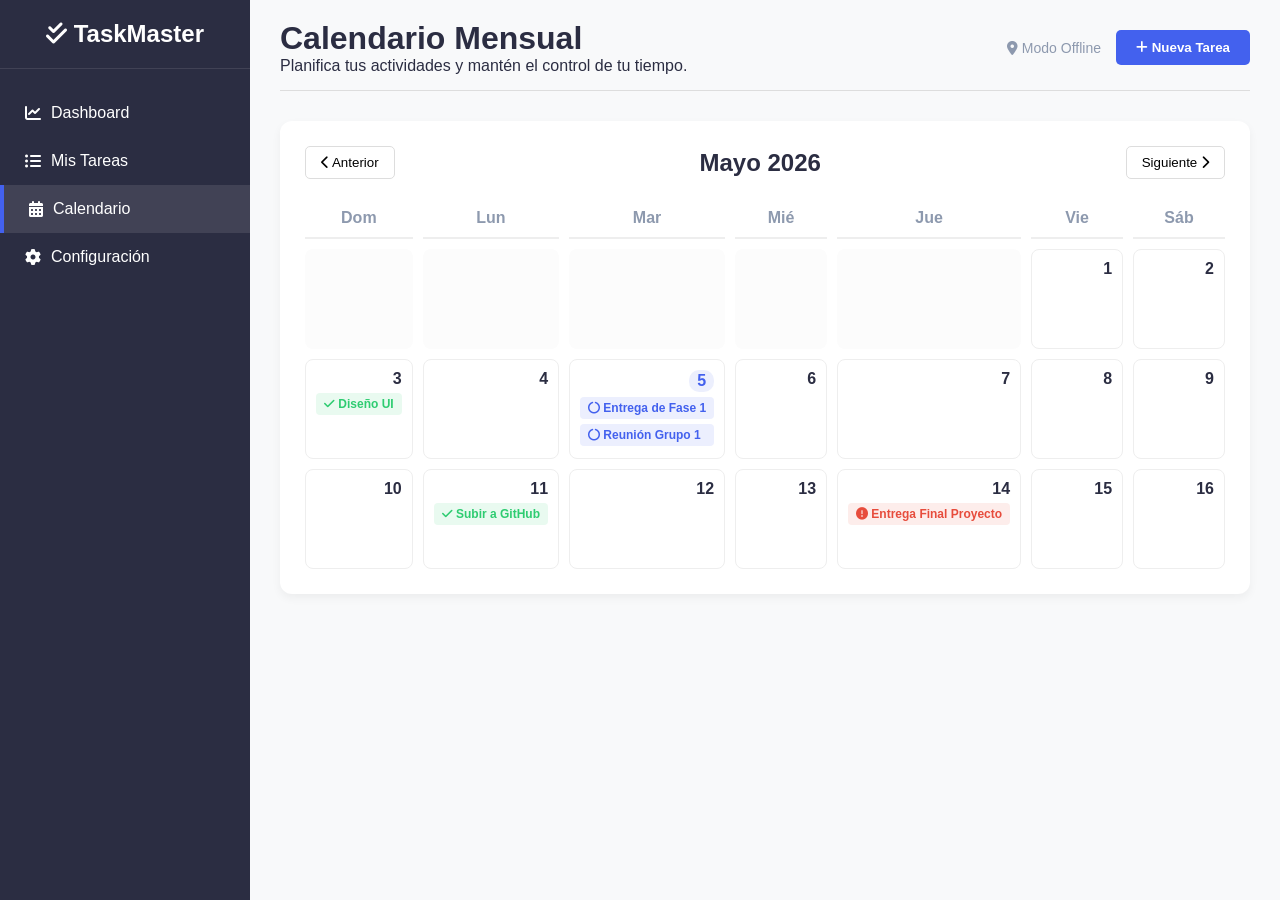
==== calendario.html @ 217d597c "UI: Creacion de la vista de Calendario" ====
<!DOCTYPE html>
<html lang="es">
<head>
    <meta charset="UTF-8">
    <meta name="viewport" content="width=device-width, initial-scale=1.0">
    <title>Gestor de Tareas - Calendario</title>
    <link href="https://cdnjs.cloudflare.com/ajax/libs/font-awesome/6.0.0/css/all.min.css" rel="stylesheet">
    <link href="css/styles.css" rel="stylesheet">
</head>
<body>

    <aside class="sidebar" id="sidebar-container"></aside>

    <main class="main-content">
        <header class="topbar">
            <div>
                <h1>Calendario Mensual</h1>
                <p>Planifica tus actividades y mantén el control de tu tiempo.</p>
            </div>
            <div class="user-info">
                <span id="api-location"><i class="fas fa-map-marker-alt"></i> Obteniendo ubicación...</span>
                <button class="btn-primary" id="btn-open-modal"><i class="fas fa-plus"></i> Nueva Tarea</button>
            </div>
        </header>

        <section class="calendar-container">
            <div class="calendar-header-controls">
                <button><i class="fas fa-chevron-left"></i> Anterior</button>
                <h2>Mayo 2026</h2>
                <button>Siguiente <i class="fas fa-chevron-right"></i></button>
            </div>

            <div class="calendar-grid">
                <div class="calendar-day-name">Dom</div>
                <div class="calendar-day-name">Lun</div>
                <div class="calendar-day-name">Mar</div>
                <div class="calendar-day-name">Mié</div>
                <div class="calendar-day-name">Jue</div>
                <div class="calendar-day-name">Vie</div>
                <div class="calendar-day-name">Sáb</div>

                <div class="calendar-day" style="background-color: #fcfcfc; border-color: transparent;"></div>
                <div class="calendar-day" style="background-color: #fcfcfc; border-color: transparent;"></div>
                <div class="calendar-day" style="background-color: #fcfcfc; border-color: transparent;"></div>
                <div class="calendar-day" style="background-color: #fcfcfc; border-color: transparent;"></div>
                <div class="calendar-day" style="background-color: #fcfcfc; border-color: transparent;"></div>

                <div class="calendar-day"><span class="day-number">1</span></div>
                <div class="calendar-day"><span class="day-number">2</span></div>
                <div class="calendar-day">
                    <span class="day-number">3</span>
                    <div class="cal-task completed"><i class="fas fa-check"></i> Diseño UI</div>
                </div>
                <div class="calendar-day"><span class="day-number">4</span></div>
                <div class="calendar-day">
                    <span class="day-number" style="color: var(--primary-color); background: rgba(67, 97, 238, 0.1); padding: 2px 8px; border-radius: 10px;">5</span>
                    <div class="cal-task"><i class="fas fa-circle-notch"></i> Entrega de Fase 1</div>
                    <div class="cal-task"><i class="fas fa-circle-notch"></i> Reunión Grupo 1</div>
                </div>
                <div class="calendar-day"><span class="day-number">6</span></div>
                <div class="calendar-day"><span class="day-number">7</span></div>
                <div class="calendar-day"><span class="day-number">8</span></div>
                <div class="calendar-day"><span class="day-number">9</span></div>
                <div class="calendar-day"><span class="day-number">10</span></div>
                <div class="calendar-day">
                    <span class="day-number">11</span>
                    <div class="cal-task completed"><i class="fas fa-check"></i> Subir a GitHub</div>
                </div>
                <div class="calendar-day"><span class="day-number">12</span></div>
                <div class="calendar-day"><span class="day-number">13</span></div>
                <div class="calendar-day">
                    <span class="day-number">14</span>
                    <div class="cal-task" style="background-color: rgba(231, 76, 60, 0.1); color: var(--danger);"><i class="fas fa-exclamation-circle"></i> Entrega Final Proyecto</div>
                </div>
                <div class="calendar-day"><span class="day-number">15</span></div>
                <div class="calendar-day"><span class="day-number">16</span></div>
            </div>
        </section>
    </main>

    <div class="modal" id="task-modal">
        <div class="modal-content">
            <h2 id="modal-title" style="margin-bottom: 20px;">Agregar Nueva Tarea</h2>
            <form id="task-form">
                <input type="hidden" id="task-id">
                <div class="form-group"><label>Título</label><input type="text" id="task-title" required></div>
                <div class="form-group"><label>Descripción</label><textarea id="task-desc" rows="3" required></textarea></div>
                <div class="form-group">
                    <label>Estado</label>
                    <select id="task-status"><option value="pending">Pendiente</option><option value="completed">Completada</option></select>
                </div>
                <div class="modal-actions">
                    <button type="button" class="btn-cancel" id="btn-close-modal">Cancelar</button>
                    <button type="submit" class="btn-primary">Guardar</button>
                </div>
            </form>
        </div>
    </div>

    <script src="js/api.js"></script>
    <script src="js/crud.js"></script>
    <script src="js/main.js"></script>
</body>
</html>
---- css/styles.css ----
/* Variables de colores para mantener consistencia UI */
:root {
    --primary-color: #4361ee;
    --sidebar-bg: #2b2d42;
    --bg-color: #f8f9fa;
    --text-dark: #2b2d42;
    --text-light: #8d99ae;
    --success: #2ecc71;
    --warning: #f1c40f;
    --danger: #e74c3c;
    --white: #ffffff;
}

/* Reseteo básico */
* { margin: 0; padding: 0; box-sizing: border-box; font-family: 'Segoe UI', Tahoma, Geneva, Verdana, sans-serif; }
body { background-color: var(--bg-color); color: var(--text-dark); display: flex; height: 100vh; overflow: hidden; }

/* Estilos del Panel Izquierdo (Sidebar) */
.sidebar { width: 250px; background-color: var(--sidebar-bg); color: var(--white); display: flex; flex-direction: column; }
.sidebar-header { padding: 20px; text-align: center; border-bottom: 1px solid rgba(255,255,255,0.1); }
.sidebar-menu { list-style: none; padding: 20px 0; flex: 1; }
.sidebar-menu li { padding: 15px 25px; transition: 0.3s; cursor: pointer; }
.sidebar-menu li:hover, .sidebar-menu li.active { background-color: rgba(255,255,255,0.1); border-left: 4px solid var(--primary-color); }
.sidebar-menu li a { color: var(--white); text-decoration: none; display: flex; align-items: center; gap: 10px; font-size: 16px; }

/* Contenedor Principal */
.main-content { flex: 1; display: flex; flex-direction: column; overflow-y: auto; padding: 20px 30px; }

/* Header Superior */
.topbar { display: flex; justify-content: space-between; align-items: center; margin-bottom: 30px; padding-bottom: 15px; border-bottom: 1px solid #ddd; }
.user-info { display: flex; align-items: center; gap: 15px; font-size: 14px; color: var(--text-light); }
.btn-primary { background-color: var(--primary-color); color: var(--white); border: none; padding: 10px 20px; border-radius: 5px; cursor: pointer; font-weight: bold; transition: 0.3s; }
.btn-primary:hover { background-color: #3f37c9; }

/* Dashboard Metrics */
.dashboard-cards { display: grid; grid-template-columns: repeat(auto-fit, minmax(200px, 1fr)); gap: 20px; margin-bottom: 30px; }
.card { background-color: var(--white); padding: 20px; border-radius: 10px; box-shadow: 0 4px 6px rgba(0,0,0,0.05); display: flex; justify-content: space-between; align-items: center; }
.card-info h3 { font-size: 14px; color: var(--text-light); margin-bottom: 5px; }
.card-info .number { font-size: 24px; font-weight: bold; color: var(--text-dark); }
.card i { font-size: 2rem; color: var(--primary-color); opacity: 0.8; }

/* Sección del CRUD */
.crud-container { background-color: var(--white); padding: 20px; border-radius: 10px; box-shadow: 0 4px 6px rgba(0,0,0,0.05); }
.crud-header { display: flex; justify-content: space-between; align-items: center; margin-bottom: 20px; }
.crud-controls { display: flex; gap: 10px; }
.crud-controls input, .crud-controls select { padding: 8px 12px; border: 1px solid #ddd; border-radius: 5px; outline: none; }

table { width: 100%; border-collapse: collapse; }
th, td { text-align: left; padding: 12px 15px; border-bottom: 1px solid #ddd; }
th { background-color: #f1f3f5; font-weight: 600; }
.status-badge { padding: 5px 10px; border-radius: 15px; font-size: 12px; font-weight: bold; }
.status-pending { background-color: rgba(241, 196, 15, 0.2); color: #d4ac0d; }
.status-completed { background-color: rgba(46, 204, 113, 0.2); color: #27ae60; }

.action-btns button { background: none; border: none; cursor: pointer; font-size: 16px; margin-right: 10px; transition: 0.2s; }
.btn-edit { color: var(--primary-color); }
.btn-delete { color: var(--danger); }

/* Modal Formularios */
.modal { display: none; position: fixed; top: 0; left: 0; width: 100%; height: 100%; background-color: rgba(0,0,0,0.5); align-items: center; justify-content: center; z-index: 1000; }
.modal-content { background-color: var(--white); padding: 30px; border-radius: 10px; width: 400px; box-shadow: 0 5px 15px rgba(0,0,0,0.3); }
.form-group { margin-bottom: 15px; }
.form-group label { display: block; margin-bottom: 5px; font-weight: bold; }
.form-group input, .form-group textarea, .form-group select { width: 100%; padding: 10px; border: 1px solid #ddd; border-radius: 5px; outline: none; }
.modal-actions { display: flex; justify-content: flex-end; gap: 10px; margin-top: 20px; }
.btn-cancel { background-color: #95a5a6; color: white; border: none; padding: 10px 15px; border-radius: 5px; cursor: pointer; }

/* =========================================
   ESTILOS NUEVOS PARA EL INICIO (DASHBOARD)
   ========================================= */

.welcome-hero {
    background: linear-gradient(135deg, var(--primary-color), #637eff);
    color: white;
    padding: 40px;
    border-radius: 15px;
    margin-bottom: 30px;
    box-shadow: 0 10px 20px rgba(67, 97, 238, 0.2);
}
.welcome-hero h1 { margin-bottom: 10px; font-size: 2rem; }
.welcome-hero p { opacity: 0.9; font-size: 1.1rem; }

.features-section {
    display: grid;
    grid-template-columns: repeat(auto-fit, minmax(250px, 1fr));
    gap: 20px;
    margin-bottom: 40px;
}
.feature-item {
    background: white;
    padding: 20px;
    border-radius: 12px;
    border-left: 4px solid var(--primary-color);
    transition: transform 0.3s ease;
}
.feature-item i {
    font-size: 1.5rem;
    color: var(--primary-color);
    margin-bottom: 15px;
    display: block;
}

.quick-access-grid {
    display: grid;
    grid-template-columns: repeat(auto-fit, minmax(200px, 1fr));
    gap: 20px;
    margin-top: 20px;
    margin-bottom: 40px;
}
.action-card {
    background: white;
    padding: 30px;
    text-align: center;
    border-radius: 15px;
    text-decoration: none;
    color: var(--text-dark);
    border: 1px solid #ddd;
    transition: all 0.3s ease;
    display: flex;
    flex-direction: column;
    align-items: center;
    gap: 10px;
}
.action-card:hover {
    transform: translateY(-10px);
    box-shadow: 0 15px 30px rgba(0,0,0,0.1);
    border-color: var(--primary-color);
}
.action-card i {
    font-size: 2.5rem;
    color: var(--primary-color);
}
.action-card span {
    font-weight: bold;
    font-size: 1.1rem;
}
.action-card small {
    color: var(--text-light);
}

.section-title {
    margin: 30px 0 20px 0;
    font-size: 1.4rem;
    color: var(--text-dark);
    display: flex;
    align-items: center;
    gap: 10px;
}

/* =========================================
   ESTILOS PARA EL CALENDARIO
   ========================================= */
.calendar-container {
    background-color: var(--white);
    padding: 25px;
    border-radius: 12px;
    box-shadow: 0 4px 10px rgba(0,0,0,0.05);
}

.calendar-header-controls {
    display: flex;
    justify-content: space-between;
    align-items: center;
    margin-bottom: 20px;
}

.calendar-header-controls h2 {
    color: var(--text-dark);
}

.calendar-header-controls button {
    background: none;
    border: 1px solid #ddd;
    padding: 8px 15px;
    border-radius: 5px;
    cursor: pointer;
    transition: 0.3s;
}

.calendar-header-controls button:hover {
    background-color: var(--primary-color);
    color: white;
    border-color: var(--primary-color);
}

.calendar-grid {
    display: grid;
    grid-template-columns: repeat(7, 1fr);
    gap: 10px;
}

.calendar-day-name {
    text-align: center;
    font-weight: bold;
    color: var(--text-light);
    padding: 10px 0;
    border-bottom: 2px solid #eee;
}

.calendar-day {
    border: 1px solid #eee;
    border-radius: 8px;
    min-height: 100px;
    padding: 10px;
    transition: all 0.2s ease;
    display: flex;
    flex-direction: column;
    gap: 5px;
}

.calendar-day:hover {
    border-color: var(--primary-color);
    box-shadow: 0 4px 8px rgba(67, 97, 238, 0.1);
}

.day-number {
    font-weight: bold;
    color: var(--text-dark);
    align-self: flex-end;
}

/* Tareas de ejemplo en el calendario */
.cal-task {
    background-color: rgba(67, 97, 238, 0.1);
    color: var(--primary-color);
    font-size: 0.75rem;
    padding: 4px 8px;
    border-radius: 4px;
    font-weight: bold;
    white-space: nowrap;
    overflow: hidden;
    text-overflow: ellipsis;
    cursor: pointer;
}

.cal-task.completed {
    background-color: rgba(46, 204, 113, 0.1);
    color: var(--success);
}
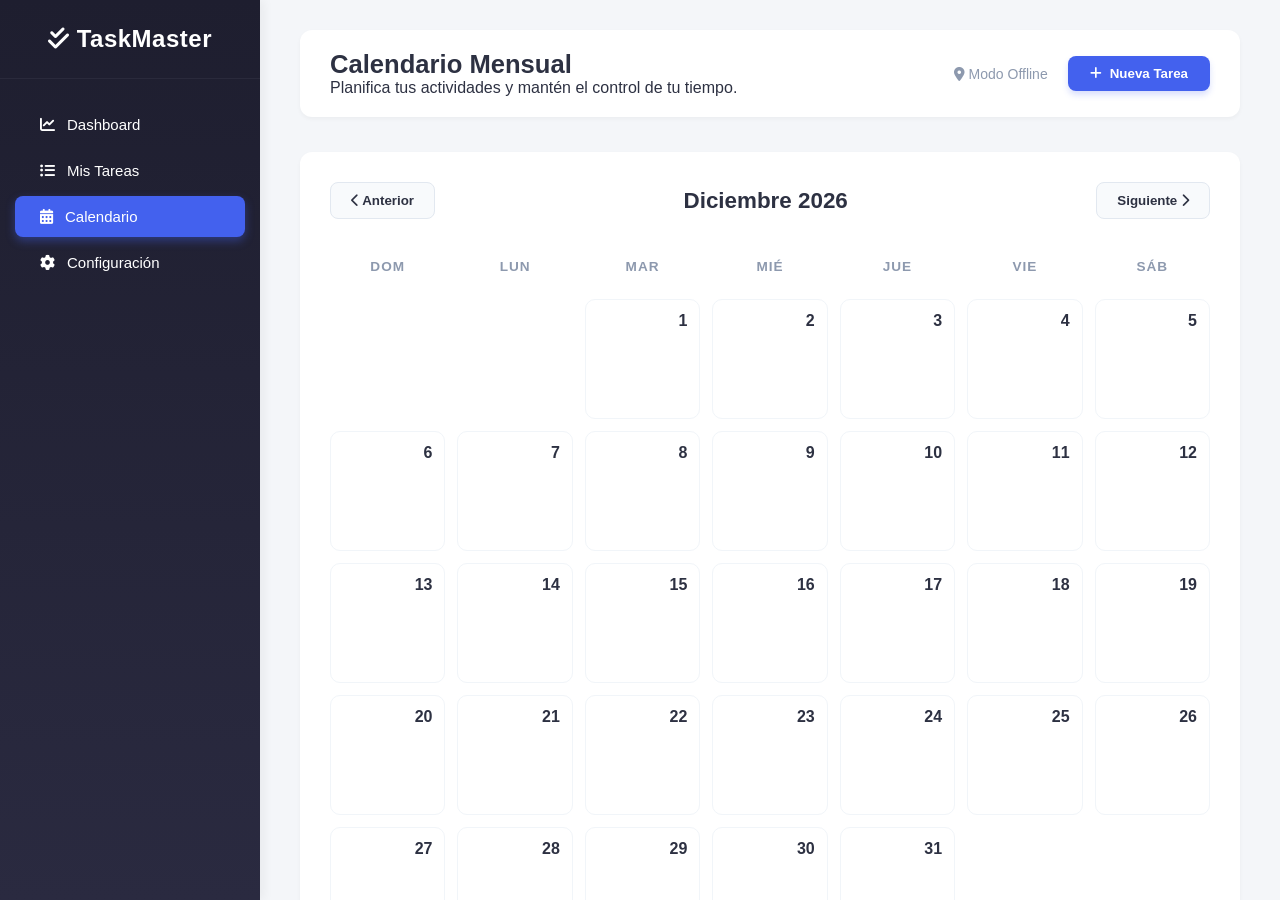
==== commit 48dbcdda: "UI: Creacion de la vista de Calendario" ====
--- a/calendario.html
+++ b/calendario.html
@@ -25,12 +25,12 @@
 
         <section class="calendar-container">
             <div class="calendar-header-controls">
-                <button><i class="fas fa-chevron-left"></i> Anterior</button>
-                <h2>Mayo 2026</h2>
-                <button>Siguiente <i class="fas fa-chevron-right"></i></button>
+                <button id="prev-month"><i class="fas fa-chevron-left"></i> Anterior</button>
+                <h2 id="calendar-month-year">Cargando...</h2>
+                <button id="next-month">Siguiente <i class="fas fa-chevron-right"></i></button>
             </div>
 
-            <div class="calendar-grid">
+            <div class="calendar-grid" style="margin-bottom: 10px;">
                 <div class="calendar-day-name">Dom</div>
                 <div class="calendar-day-name">Lun</div>
                 <div class="calendar-day-name">Mar</div>
@@ -38,42 +38,9 @@
                 <div class="calendar-day-name">Jue</div>
                 <div class="calendar-day-name">Vie</div>
                 <div class="calendar-day-name">Sáb</div>
+            </div>
 
-                <div class="calendar-day" style="background-color: #fcfcfc; border-color: transparent;"></div>
-                <div class="calendar-day" style="background-color: #fcfcfc; border-color: transparent;"></div>
-                <div class="calendar-day" style="background-color: #fcfcfc; border-color: transparent;"></div>
-                <div class="calendar-day" style="background-color: #fcfcfc; border-color: transparent;"></div>
-                <div class="calendar-day" style="background-color: #fcfcfc; border-color: transparent;"></div>
-
-                <div class="calendar-day"><span class="day-number">1</span></div>
-                <div class="calendar-day"><span class="day-number">2</span></div>
-                <div class="calendar-day">
-                    <span class="day-number">3</span>
-                    <div class="cal-task completed"><i class="fas fa-check"></i> Diseño UI</div>
-                </div>
-                <div class="calendar-day"><span class="day-number">4</span></div>
-                <div class="calendar-day">
-                    <span class="day-number" style="color: var(--primary-color); background: rgba(67, 97, 238, 0.1); padding: 2px 8px; border-radius: 10px;">5</span>
-                    <div class="cal-task"><i class="fas fa-circle-notch"></i> Entrega de Fase 1</div>
-                    <div class="cal-task"><i class="fas fa-circle-notch"></i> Reunión Grupo 1</div>
-                </div>
-                <div class="calendar-day"><span class="day-number">6</span></div>
-                <div class="calendar-day"><span class="day-number">7</span></div>
-                <div class="calendar-day"><span class="day-number">8</span></div>
-                <div class="calendar-day"><span class="day-number">9</span></div>
-                <div class="calendar-day"><span class="day-number">10</span></div>
-                <div class="calendar-day">
-                    <span class="day-number">11</span>
-                    <div class="cal-task completed"><i class="fas fa-check"></i> Subir a GitHub</div>
-                </div>
-                <div class="calendar-day"><span class="day-number">12</span></div>
-                <div class="calendar-day"><span class="day-number">13</span></div>
-                <div class="calendar-day">
-                    <span class="day-number">14</span>
-                    <div class="cal-task" style="background-color: rgba(231, 76, 60, 0.1); color: var(--danger);"><i class="fas fa-exclamation-circle"></i> Entrega Final Proyecto</div>
-                </div>
-                <div class="calendar-day"><span class="day-number">15</span></div>
-                <div class="calendar-day"><span class="day-number">16</span></div>
+            <div class="calendar-grid" id="calendar-days">
             </div>
         </section>
     </main>
@@ -85,6 +52,7 @@
                 <input type="hidden" id="task-id">
                 <div class="form-group"><label>Título</label><input type="text" id="task-title" required></div>
                 <div class="form-group"><label>Descripción</label><textarea id="task-desc" rows="3" required></textarea></div>
+                <div class="form-group"><label>Fecha</label><input type="date" id="task-date" required></div>
                 <div class="form-group">
                     <label>Estado</label>
                     <select id="task-status"><option value="pending">Pendiente</option><option value="completed">Completada</option></select>
--- a/css/styles.css
+++ b/css/styles.css
@@ -1,239 +1,469 @@
-/* Variables de colores para mantener consistencia UI */
+/* =========================================
+   VARIABLES DE DISEÑO (TEMA MODERNO)
+   ========================================= */
 :root {
     --primary-color: #4361ee;
-    --sidebar-bg: #2b2d42;
-    --bg-color: #f8f9fa;
-    --text-dark: #2b2d42;
+    --primary-hover: #3a53d0;
+    --sidebar-bg: #1e1e2f; /* Un tono oscuro más elegante */
+    --bg-color: #f4f6f9; /* Fondo general más suave */
+    --text-dark: #2d3142;
     --text-light: #8d99ae;
-    --success: #2ecc71;
-    --warning: #f1c40f;
-    --danger: #e74c3c;
+    --success: #10b981; /* Verde más moderno (Tailwind) */
+    --warning: #f59e0b; /* Amarillo/naranja más legible */
+    --danger: #ef4444; /* Rojo vibrante */
     --white: #ffffff;
-}
-
-/* Reseteo básico */
-* { margin: 0; padding: 0; box-sizing: border-box; font-family: 'Segoe UI', Tahoma, Geneva, Verdana, sans-serif; }
-body { background-color: var(--bg-color); color: var(--text-dark); display: flex; height: 100vh; overflow: hidden; }
-
-/* Estilos del Panel Izquierdo (Sidebar) */
-.sidebar { width: 250px; background-color: var(--sidebar-bg); color: var(--white); display: flex; flex-direction: column; }
-.sidebar-header { padding: 20px; text-align: center; border-bottom: 1px solid rgba(255,255,255,0.1); }
-.sidebar-menu { list-style: none; padding: 20px 0; flex: 1; }
-.sidebar-menu li { padding: 15px 25px; transition: 0.3s; cursor: pointer; }
-.sidebar-menu li:hover, .sidebar-menu li.active { background-color: rgba(255,255,255,0.1); border-left: 4px solid var(--primary-color); }
-.sidebar-menu li a { color: var(--white); text-decoration: none; display: flex; align-items: center; gap: 10px; font-size: 16px; }
-
-/* Contenedor Principal */
-.main-content { flex: 1; display: flex; flex-direction: column; overflow-y: auto; padding: 20px 30px; }
-
-/* Header Superior */
-.topbar { display: flex; justify-content: space-between; align-items: center; margin-bottom: 30px; padding-bottom: 15px; border-bottom: 1px solid #ddd; }
-.user-info { display: flex; align-items: center; gap: 15px; font-size: 14px; color: var(--text-light); }
-.btn-primary { background-color: var(--primary-color); color: var(--white); border: none; padding: 10px 20px; border-radius: 5px; cursor: pointer; font-weight: bold; transition: 0.3s; }
-.btn-primary:hover { background-color: #3f37c9; }
-
-/* Dashboard Metrics */
-.dashboard-cards { display: grid; grid-template-columns: repeat(auto-fit, minmax(200px, 1fr)); gap: 20px; margin-bottom: 30px; }
-.card { background-color: var(--white); padding: 20px; border-radius: 10px; box-shadow: 0 4px 6px rgba(0,0,0,0.05); display: flex; justify-content: space-between; align-items: center; }
-.card-info h3 { font-size: 14px; color: var(--text-light); margin-bottom: 5px; }
-.card-info .number { font-size: 24px; font-weight: bold; color: var(--text-dark); }
-.card i { font-size: 2rem; color: var(--primary-color); opacity: 0.8; }
-
-/* Sección del CRUD */
-.crud-container { background-color: var(--white); padding: 20px; border-radius: 10px; box-shadow: 0 4px 6px rgba(0,0,0,0.05); }
-.crud-header { display: flex; justify-content: space-between; align-items: center; margin-bottom: 20px; }
-.crud-controls { display: flex; gap: 10px; }
-.crud-controls input, .crud-controls select { padding: 8px 12px; border: 1px solid #ddd; border-radius: 5px; outline: none; }
-
-table { width: 100%; border-collapse: collapse; }
-th, td { text-align: left; padding: 12px 15px; border-bottom: 1px solid #ddd; }
-th { background-color: #f1f3f5; font-weight: 600; }
-.status-badge { padding: 5px 10px; border-radius: 15px; font-size: 12px; font-weight: bold; }
-.status-pending { background-color: rgba(241, 196, 15, 0.2); color: #d4ac0d; }
-.status-completed { background-color: rgba(46, 204, 113, 0.2); color: #27ae60; }
-
-.action-btns button { background: none; border: none; cursor: pointer; font-size: 16px; margin-right: 10px; transition: 0.2s; }
+    --border-radius: 12px; /* Curvas más amigables */
+    --shadow-sm: 0 2px 4px rgba(0,0,0,0.04);
+    --shadow-md: 0 8px 16px rgba(0,0,0,0.06);
+    --shadow-hover: 0 12px 24px rgba(67, 97, 238, 0.15);
+}
+
+/* =========================================
+   RESETEO Y BASE
+   ========================================= */
+* { 
+    margin: 0; 
+    padding: 0; 
+    box-sizing: border-box; 
+    font-family: 'Inter', 'Segoe UI', Tahoma, Geneva, Verdana, sans-serif; 
+}
+body { 
+    background-color: var(--bg-color); 
+    color: var(--text-dark); 
+    display: flex; 
+    height: 100vh; 
+    overflow: hidden; 
+}
+
+/* =========================================
+   PANEL LATERAL (SIDEBAR)
+   ========================================= */
+.sidebar { 
+    width: 260px; 
+    background: linear-gradient(180deg, var(--sidebar-bg) 0%, #2a2a40 100%);
+    color: var(--white); 
+    display: flex; 
+    flex-direction: column; 
+    box-shadow: 4px 0 10px rgba(0,0,0,0.05);
+    z-index: 10;
+}
+.sidebar-header { 
+    padding: 25px 20px; 
+    text-align: center; 
+    border-bottom: 1px solid rgba(255,255,255,0.05); 
+}
+.sidebar-header h2 {
+    font-size: 1.5rem;
+    letter-spacing: 0.5px;
+}
+.sidebar-menu { 
+    list-style: none; 
+    padding: 20px 0; 
+    flex: 1; 
+}
+.sidebar-menu li { 
+    padding: 12px 25px; 
+    margin: 5px 15px;
+    border-radius: 8px;
+    transition: all 0.3s ease; 
+    cursor: pointer; 
+}
+.sidebar-menu li:hover { 
+    background-color: rgba(255,255,255,0.08); 
+    transform: translateX(5px);
+}
+.sidebar-menu li.active { 
+    background-color: var(--primary-color); 
+    box-shadow: 0 4px 10px rgba(67, 97, 238, 0.4);
+}
+.sidebar-menu li a { 
+    color: var(--white); 
+    text-decoration: none; 
+    display: flex; 
+    align-items: center; 
+    gap: 12px; 
+    font-size: 15px; 
+    font-weight: 500;
+}
+
+/* =========================================
+   CONTENEDOR PRINCIPAL Y HEADER
+   ========================================= */
+.main-content { 
+    flex: 1; 
+    display: flex; 
+    flex-direction: column; 
+    overflow-y: auto; 
+    padding: 30px 40px; 
+    scroll-behavior: smooth;
+}
+
+.topbar { 
+    display: flex; 
+    justify-content: space-between; 
+    align-items: center; 
+    margin-bottom: 35px; 
+    background: var(--white);
+    padding: 20px 30px;
+    border-radius: var(--border-radius);
+    box-shadow: var(--shadow-sm);
+}
+.topbar h1 { font-size: 1.6rem; color: var(--text-dark); }
+.user-info { display: flex; align-items: center; gap: 20px; font-size: 14px; color: var(--text-light); }
+
+/* Botones Globales */
+.btn-primary { 
+    background-color: var(--primary-color); 
+    color: var(--white); 
+    border: none; 
+    padding: 10px 22px; 
+    border-radius: 8px; 
+    cursor: pointer; 
+    font-weight: 600; 
+    display: flex;
+    align-items: center;
+    gap: 8px;
+    transition: all 0.3s ease; 
+    box-shadow: 0 4px 6px rgba(67, 97, 238, 0.2);
+}
+.btn-primary:hover { 
+    background-color: var(--primary-hover); 
+    transform: translateY(-2px);
+    box-shadow: 0 6px 12px rgba(67, 97, 238, 0.3);
+}
+
+/* =========================================
+   DASHBOARD - HERO Y TARJETAS
+   ========================================= */
+.welcome-hero {
+    background: linear-gradient(135deg, #4361ee 0%, #3f37c9 100%);
+    color: white;
+    padding: 40px;
+    border-radius: var(--border-radius);
+    margin-bottom: 35px;
+    box-shadow: var(--shadow-md);
+    position: relative;
+    overflow: hidden;
+}
+/* Efecto decorativo en el Hero */
+.welcome-hero::after {
+    content: '';
+    position: absolute;
+    top: -50%;
+    right: -10%;
+    width: 300px;
+    height: 300px;
+    background: rgba(255,255,255,0.1);
+    border-radius: 50%;
+}
+.welcome-hero h1 { margin-bottom: 10px; font-size: 2.2rem; font-weight: 700; position: relative; z-index: 1;}
+.welcome-hero p { opacity: 0.9; font-size: 1.1rem; max-width: 700px; position: relative; z-index: 1;}
+
+.dashboard-cards { 
+    display: grid; 
+    grid-template-columns: repeat(auto-fit, minmax(280px, 1fr)); 
+    gap: 25px; 
+    margin-bottom: 40px; 
+}
+.card { 
+    background-color: var(--white); 
+    padding: 25px; 
+    border-radius: var(--border-radius); 
+    box-shadow: var(--shadow-sm); 
+    display: flex; 
+    justify-content: space-between; 
+    align-items: center; 
+    transition: all 0.3s ease;
+    border: 1px solid rgba(0,0,0,0.02);
+}
+.card:hover {
+    transform: translateY(-5px);
+    box-shadow: var(--shadow-hover);
+}
+.card-info h3 { font-size: 14px; color: var(--text-light); margin-bottom: 8px; text-transform: uppercase; letter-spacing: 0.5px;}
+.card-info .number { font-size: 32px; font-weight: 800; color: var(--text-dark); }
+.card i { font-size: 2.5rem; color: var(--primary-color); opacity: 0.2; }
+
+/* =========================================
+   SECCIÓN CRUD Y TABLAS (MIS TAREAS)
+   ========================================= */
+.crud-container { 
+    background-color: var(--white); 
+    padding: 30px; 
+    border-radius: var(--border-radius); 
+    box-shadow: var(--shadow-sm); 
+    margin-bottom: 40px;
+}
+.crud-header { 
+    display: flex; 
+    justify-content: space-between; 
+    align-items: center; 
+    margin-bottom: 25px; 
+    flex-wrap: wrap;
+    gap: 15px;
+}
+.crud-controls { display: flex; gap: 15px; flex-wrap: wrap;}
+.crud-controls input, .crud-controls select { 
+    padding: 10px 15px; 
+    border: 1px solid #e2e8f0; 
+    border-radius: 8px; 
+    outline: none; 
+    font-size: 14px;
+    transition: all 0.3s ease;
+    background-color: #f8fafc;
+}
+.crud-controls input:focus, .crud-controls select:focus {
+    border-color: var(--primary-color);
+    box-shadow: 0 0 0 3px rgba(67, 97, 238, 0.1);
+    background-color: var(--white);
+}
+
+/* Estilos de Tabla Mejorados */
+.table-responsive {
+    width: 100%;
+    overflow-x: auto; /* Permite scroll horizontal en pantallas pequeñas */
+}
+table { 
+    width: 100%; 
+    border-collapse: separate; 
+    border-spacing: 0;
+}
+th, td { 
+    text-align: left; 
+    padding: 16px 20px; 
+    border-bottom: 1px solid #f1f5f9; 
+}
+th { 
+    background-color: #f8fafc; 
+    font-weight: 600; 
+    color: var(--text-light);
+    font-size: 13px;
+    text-transform: uppercase;
+    letter-spacing: 0.5px;
+}
+/* Redondear esquinas del encabezado de la tabla */
+th:first-child { border-top-left-radius: 8px; border-bottom-left-radius: 8px; }
+th:last-child { border-top-right-radius: 8px; border-bottom-right-radius: 8px; }
+
+tbody tr { transition: background-color 0.2s ease; }
+tbody tr:hover { background-color: #f8fafc; }
+
+.status-badge { 
+    padding: 6px 12px; 
+    border-radius: 20px; 
+    font-size: 12px; 
+    font-weight: 600; 
+    display: inline-block;
+}
+.status-pending { background-color: rgba(245, 158, 11, 0.15); color: #d97706; }
+.status-completed { background-color: rgba(16, 185, 129, 0.15); color: #059669; }
+
+.action-btns button { 
+    background: #f1f5f9; 
+    border: none; 
+    cursor: pointer; 
+    font-size: 15px; 
+    margin-right: 8px; 
+    width: 32px;
+    height: 32px;
+    border-radius: 6px;
+    transition: all 0.2s ease; 
+}
 .btn-edit { color: var(--primary-color); }
 .btn-delete { color: var(--danger); }
-
-/* Modal Formularios */
-.modal { display: none; position: fixed; top: 0; left: 0; width: 100%; height: 100%; background-color: rgba(0,0,0,0.5); align-items: center; justify-content: center; z-index: 1000; }
-.modal-content { background-color: var(--white); padding: 30px; border-radius: 10px; width: 400px; box-shadow: 0 5px 15px rgba(0,0,0,0.3); }
-.form-group { margin-bottom: 15px; }
-.form-group label { display: block; margin-bottom: 5px; font-weight: bold; }
-.form-group input, .form-group textarea, .form-group select { width: 100%; padding: 10px; border: 1px solid #ddd; border-radius: 5px; outline: none; }
-.modal-actions { display: flex; justify-content: flex-end; gap: 10px; margin-top: 20px; }
-.btn-cancel { background-color: #95a5a6; color: white; border: none; padding: 10px 15px; border-radius: 5px; cursor: pointer; }
-
-/* =========================================
-   ESTILOS NUEVOS PARA EL INICIO (DASHBOARD)
-   ========================================= */
-
-.welcome-hero {
-    background: linear-gradient(135deg, var(--primary-color), #637eff);
-    color: white;
-    padding: 40px;
-    border-radius: 15px;
-    margin-bottom: 30px;
-    box-shadow: 0 10px 20px rgba(67, 97, 238, 0.2);
-}
-.welcome-hero h1 { margin-bottom: 10px; font-size: 2rem; }
-.welcome-hero p { opacity: 0.9; font-size: 1.1rem; }
-
+.action-btns button:hover.btn-edit { background: var(--primary-color); color: white; }
+.action-btns button:hover.btn-delete { background: var(--danger); color: white; }
+
+/* =========================================
+   MODAL DE FORMULARIOS
+   ========================================= */
+.modal { 
+    display: none; 
+    position: fixed; 
+    top: 0; left: 0; width: 100%; height: 100%; 
+    background-color: rgba(15, 23, 42, 0.6); 
+    backdrop-filter: blur(4px); /* Efecto vidrio */
+    align-items: center; 
+    justify-content: center; 
+    z-index: 1000; 
+}
+.modal-content { 
+    background-color: var(--white); 
+    padding: 35px; 
+    border-radius: 16px; 
+    width: 100%;
+    max-width: 450px; 
+    box-shadow: 0 20px 25px -5px rgba(0, 0, 0, 0.1); 
+    transform: translateY(-20px);
+    animation: modalSlideIn 0.3s forwards ease-out;
+}
+@keyframes modalSlideIn {
+    to { transform: translateY(0); }
+}
+.form-group { margin-bottom: 20px; }
+.form-group label { display: block; margin-bottom: 8px; font-weight: 600; font-size: 14px; color: var(--text-dark);}
+.form-group input, .form-group textarea, .form-group select { 
+    width: 100%; 
+    padding: 12px; 
+    border: 1px solid #e2e8f0; 
+    border-radius: 8px; 
+    outline: none; 
+    font-size: 15px;
+    transition: border-color 0.3s;
+}
+.form-group input:focus, .form-group textarea:focus, .form-group select:focus {
+    border-color: var(--primary-color);
+    box-shadow: 0 0 0 3px rgba(67, 97, 238, 0.1);
+}
+.modal-actions { display: flex; justify-content: flex-end; gap: 12px; margin-top: 30px; }
+.btn-cancel { 
+    background-color: #f1f5f9; 
+    color: var(--text-dark); 
+    border: none; 
+    padding: 10px 20px; 
+    border-radius: 8px; 
+    cursor: pointer; 
+    font-weight: 600;
+    transition: 0.2s;
+}
+.btn-cancel:hover { background-color: #e2e8f0; }
+
+/* =========================================
+   ACCESOS DIRECTOS Y SECCIONES
+   ========================================= */
 .features-section {
     display: grid;
-    grid-template-columns: repeat(auto-fit, minmax(250px, 1fr));
+    grid-template-columns: repeat(auto-fit, minmax(280px, 1fr));
+    gap: 25px;
+    margin-bottom: 40px;
+}
+.feature-item {
+    background: white;
+    padding: 25px;
+    border-radius: var(--border-radius);
+    border-top: 4px solid var(--primary-color);
+    box-shadow: var(--shadow-sm);
+    transition: transform 0.3s ease;
+}
+.feature-item:hover { transform: translateY(-5px); box-shadow: var(--shadow-md); }
+.feature-item i { font-size: 1.8rem; color: var(--primary-color); margin-bottom: 15px; display: block; }
+.feature-item h3 { margin-bottom: 10px; color: var(--text-dark); }
+.feature-item p { color: var(--text-light); font-size: 0.95rem; line-height: 1.5;}
+
+.quick-access-grid {
+    display: grid;
+    grid-template-columns: repeat(auto-fit, minmax(220px, 1fr));
     gap: 20px;
     margin-bottom: 40px;
 }
-.feature-item {
-    background: white;
-    padding: 20px;
-    border-radius: 12px;
-    border-left: 4px solid var(--primary-color);
-    transition: transform 0.3s ease;
-}
-.feature-item i {
-    font-size: 1.5rem;
-    color: var(--primary-color);
-    margin-bottom: 15px;
-    display: block;
-}
-
-.quick-access-grid {
-    display: grid;
-    grid-template-columns: repeat(auto-fit, minmax(200px, 1fr));
-    gap: 20px;
-    margin-top: 20px;
-    margin-bottom: 40px;
-}
 .action-card {
     background: white;
-    padding: 30px;
+    padding: 30px 20px;
     text-align: center;
-    border-radius: 15px;
+    border-radius: var(--border-radius);
     text-decoration: none;
     color: var(--text-dark);
-    border: 1px solid #ddd;
+    box-shadow: var(--shadow-sm);
     transition: all 0.3s ease;
     display: flex;
     flex-direction: column;
     align-items: center;
-    gap: 10px;
+    gap: 12px;
+    border: 1px solid transparent;
 }
 .action-card:hover {
-    transform: translateY(-10px);
-    box-shadow: 0 15px 30px rgba(0,0,0,0.1);
-    border-color: var(--primary-color);
-}
-.action-card i {
-    font-size: 2.5rem;
-    color: var(--primary-color);
-}
-.action-card span {
-    font-weight: bold;
-    font-size: 1.1rem;
-}
-.action-card small {
-    color: var(--text-light);
-}
+    transform: translateY(-8px);
+    box-shadow: var(--shadow-hover);
+    border-color: rgba(67, 97, 238, 0.2);
+}
+.action-card i { font-size: 2.5rem; color: var(--primary-color); transition: transform 0.3s;}
+.action-card:hover i { transform: scale(1.1); }
+.action-card span { font-weight: 700; font-size: 1.1rem; }
+.action-card small { color: var(--text-light); font-size: 0.9rem; }
 
 .section-title {
-    margin: 30px 0 20px 0;
-    font-size: 1.4rem;
+    margin: 10px 0 25px 0;
+    font-size: 1.5rem;
     color: var(--text-dark);
     display: flex;
     align-items: center;
-    gap: 10px;
-}
-
-/* =========================================
-   ESTILOS PARA EL CALENDARIO
+    gap: 12px;
+}
+
+/* =========================================
+   CALENDARIO
    ========================================= */
 .calendar-container {
     background-color: var(--white);
-    padding: 25px;
-    border-radius: 12px;
-    box-shadow: 0 4px 10px rgba(0,0,0,0.05);
-}
-
+    padding: 30px;
+    border-radius: var(--border-radius);
+    box-shadow: var(--shadow-sm);
+}
 .calendar-header-controls {
     display: flex;
     justify-content: space-between;
     align-items: center;
-    margin-bottom: 20px;
-}
-
-.calendar-header-controls h2 {
+    margin-bottom: 25px;
+}
+.calendar-header-controls h2 { color: var(--text-dark); font-size: 1.4rem; }
+.calendar-header-controls button {
+    background: #f8fafc;
+    border: 1px solid #e2e8f0;
+    padding: 10px 20px;
+    border-radius: 8px;
+    cursor: pointer;
+    font-weight: 600;
+    transition: all 0.3s;
     color: var(--text-dark);
 }
-
-.calendar-header-controls button {
-    background: none;
-    border: 1px solid #ddd;
-    padding: 8px 15px;
-    border-radius: 5px;
-    cursor: pointer;
-    transition: 0.3s;
-}
-
 .calendar-header-controls button:hover {
     background-color: var(--primary-color);
     color: white;
     border-color: var(--primary-color);
 }
-
 .calendar-grid {
     display: grid;
     grid-template-columns: repeat(7, 1fr);
-    gap: 10px;
-}
-
+    gap: 12px;
+}
 .calendar-day-name {
     text-align: center;
-    font-weight: bold;
+    font-weight: 700;
     color: var(--text-light);
-    padding: 10px 0;
-    border-bottom: 2px solid #eee;
-}
-
+    padding: 15px 0;
+    text-transform: uppercase;
+    font-size: 0.85rem;
+    letter-spacing: 1px;
+}
 .calendar-day {
-    border: 1px solid #eee;
-    border-radius: 8px;
-    min-height: 100px;
-    padding: 10px;
+    border: 1px solid #f1f5f9;
+    border-radius: 10px;
+    min-height: 120px;
+    padding: 12px;
     transition: all 0.2s ease;
     display: flex;
     flex-direction: column;
-    gap: 5px;
-}
-
+    gap: 8px;
+    background: white;
+}
 .calendar-day:hover {
-    border-color: var(--primary-color);
-    box-shadow: 0 4px 8px rgba(67, 97, 238, 0.1);
-}
-
-.day-number {
-    font-weight: bold;
-    color: var(--text-dark);
-    align-self: flex-end;
-}
-
-/* Tareas de ejemplo en el calendario */
+    border-color: rgba(67, 97, 238, 0.3);
+    box-shadow: 0 4px 12px rgba(67, 97, 238, 0.08);
+}
+.day-number { font-weight: 700; color: var(--text-dark); align-self: flex-end; font-size: 1rem;}
 .cal-task {
     background-color: rgba(67, 97, 238, 0.1);
     color: var(--primary-color);
     font-size: 0.75rem;
-    padding: 4px 8px;
-    border-radius: 4px;
-    font-weight: bold;
+    padding: 6px 10px;
+    border-radius: 6px;
+    font-weight: 600;
     white-space: nowrap;
     overflow: hidden;
     text-overflow: ellipsis;
     cursor: pointer;
-}
-
-.cal-task.completed {
-    background-color: rgba(46, 204, 113, 0.1);
-    color: var(--success);
-}+    transition: background 0.2s;
+}
+.cal-task:hover { background-color: rgba(67, 97, 238, 0.2); }
+.cal-task.completed { background-color: rgba(16, 185, 129, 0.1); color: var(--success); }
+.cal-task.completed:hover { background-color: rgba(16, 185, 129, 0.2); }
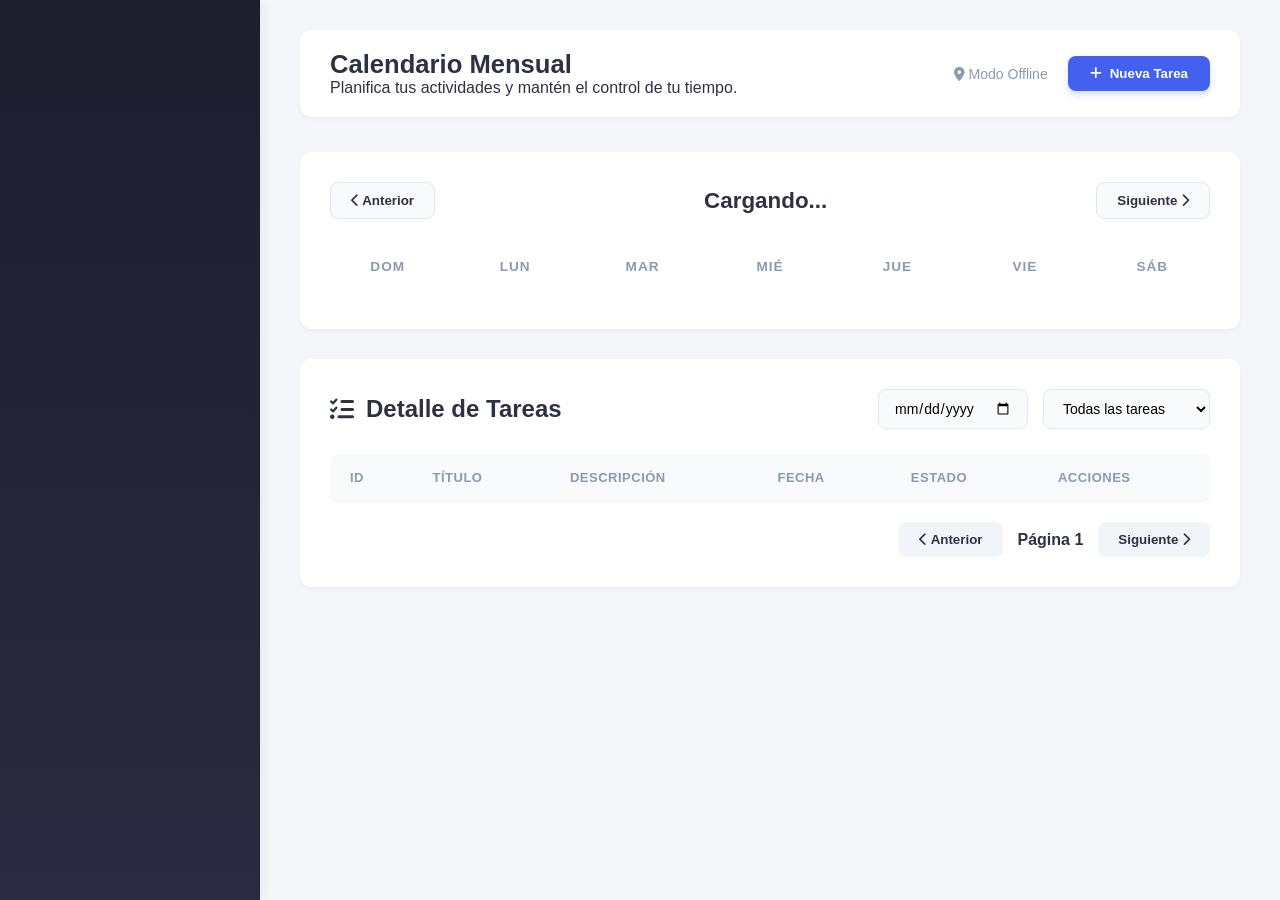
==== commit 75366fd9: "Reforma: Mejora en el Calendario y Ajustes de CSS" ====
--- a/calendario.html
+++ b/calendario.html
@@ -26,7 +26,10 @@
         <section class="calendar-container">
             <div class="calendar-header-controls">
                 <button id="prev-month"><i class="fas fa-chevron-left"></i> Anterior</button>
-                <h2 id="calendar-month-year">Cargando...</h2>
+                <div style="position: relative; cursor: pointer;" title="Haz clic para buscar un mes o año">
+                    <h2 id="calendar-month-year">Cargando...</h2>
+                    <input type="month" id="month-picker" style="position: absolute; top: 0; left: 0; width: 100%; height: 100%; opacity: 0; cursor: pointer;">
+                </div>
                 <button id="next-month">Siguiente <i class="fas fa-chevron-right"></i></button>
             </div>
 
@@ -40,7 +43,37 @@
                 <div class="calendar-day-name">Sáb</div>
             </div>
 
-            <div class="calendar-grid" id="calendar-days">
+            <div class="calendar-grid" id="calendar-days"></div>
+        </section>
+
+        <section class="crud-container" style="margin-top: 30px;">
+            <div class="crud-header">
+                <h3 class="section-title" style="margin:0;"><i class="fas fa-list-check"></i> Detalle de Tareas</h3>
+                <div class="crud-controls">
+                    <input type="date" id="filter-date" title="Filtrar por Fecha">
+                    <select id="filter-status" title="Filtrar por Estado">
+                        <option value="all">Todas las tareas</option>
+                        <option value="pending">Solo Pendientes</option>
+                        <option value="completed">Solo Completadas</option>
+                    </select>
+                </div>
+            </div>
+            
+            <div class="table-responsive">
+                <table>
+                    <thead>
+                        <tr>
+                            <th>ID</th><th>Título</th><th>Descripción</th><th>Fecha</th><th>Estado</th><th>Acciones</th>
+                        </tr>
+                    </thead>
+                    <tbody id="tasks-tbody"></tbody>
+                </table>
+            </div>
+
+            <div id="pagination-controls" style="display: flex; justify-content: flex-end; align-items: center; gap: 15px; margin-top: 20px;">
+                <button id="btn-prev-page" class="btn-cancel"><i class="fas fa-chevron-left"></i> Anterior</button>
+                <span id="page-info" style="font-weight: 600; color: var(--text-dark);">Página 1</span>
+                <button id="btn-next-page" class="btn-cancel">Siguiente <i class="fas fa-chevron-right"></i></button>
             </div>
         </section>
     </main>
--- a/css/styles.css
+++ b/css/styles.css
@@ -155,9 +155,21 @@
     height: 300px;
     background: rgba(255,255,255,0.1);
     border-radius: 50%;
-}
-.welcome-hero h1 { margin-bottom: 10px; font-size: 2.2rem; font-weight: 700; position: relative; z-index: 1;}
-.welcome-hero p { opacity: 0.9; font-size: 1.1rem; max-width: 700px; position: relative; z-index: 1;}
+    z-index: 0; /* Lo mandamos al fondo de la pila */
+}
+
+.welcome-hero h1, 
+.welcome-hero p { 
+    position: relative; 
+    z-index: 10; /* Aumentamos el z-index */
+    color: #ffffff; /* Forzamos el color blanco para evitar conflictos */
+}
+
+.welcome-hero p { 
+    opacity: 0.9; 
+    font-size: 1.1rem; 
+    max-width: 700px; 
+}
 
 .dashboard-cards { 
     display: grid; 
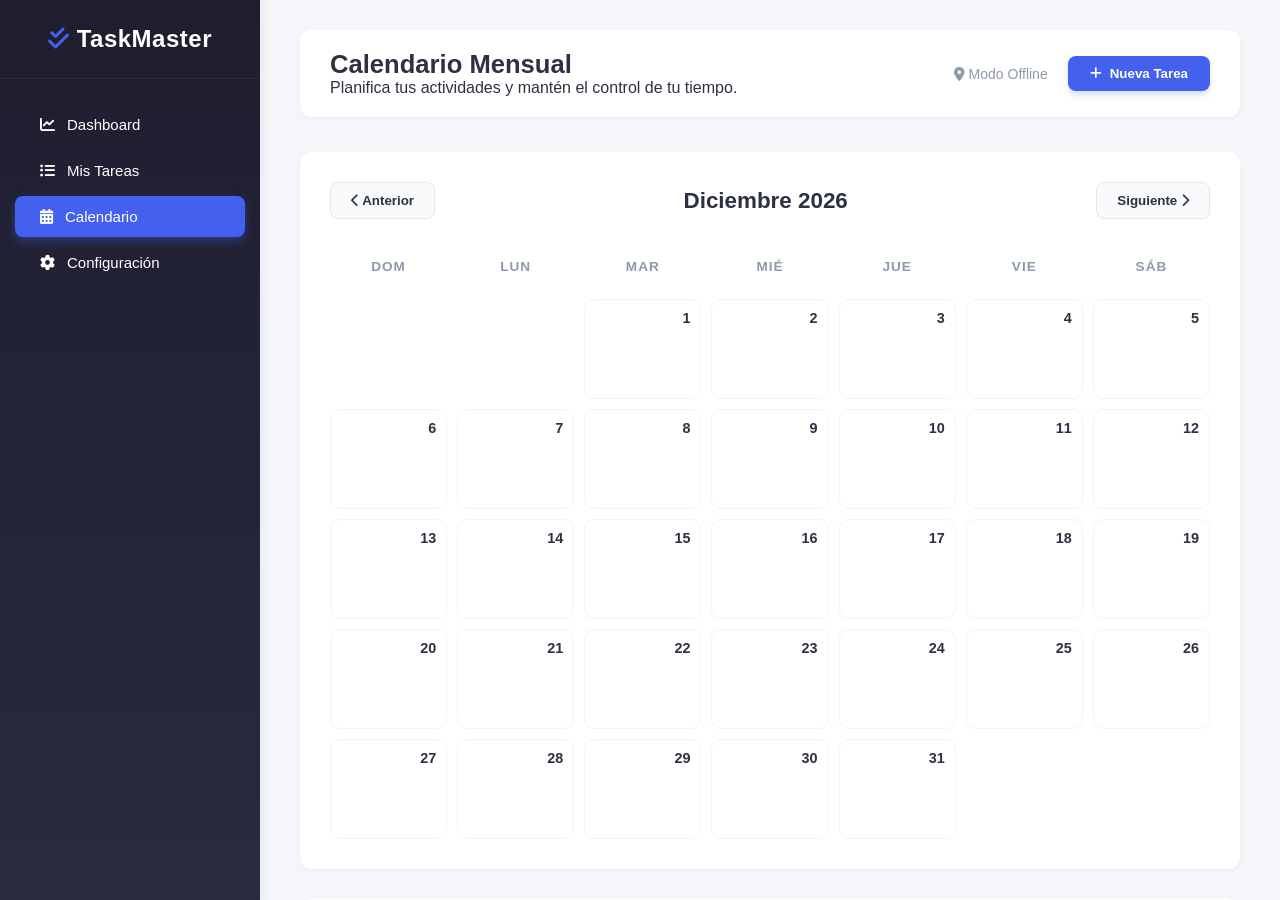
==== commit 12243b48: "Implementacion de notificaciones mejoras y tabla de tareas ajustadas, ademas de la implementacion de" ====
--- a/calendario.html
+++ b/calendario.html
@@ -98,6 +98,20 @@
         </div>
     </div>
 
+    <div class="modal" id="delete-confirm-modal">
+        <div class="modal-content" style="max-width: 400px; text-align: center;">
+            <div style="font-size: 3rem; color: var(--danger); margin-bottom: 15px;">
+                <i class="fas fa-exclamation-triangle"></i>
+            </div>
+            <h2 style="margin-bottom: 10px;">¿Eliminar Tarea?</h2>
+            <p style="color: var(--text-light); margin-bottom: 25px;">Esta acción es permanente y no se puede deshacer. ¿Estás seguro?</p>
+            <div class="modal-actions" style="justify-content: center; width: 100%;">
+                <button type="button" class="btn-cancel" id="btn-cancel-delete">Cancelar</button>
+                <button type="button" class="btn-primary" id="btn-confirm-delete" style="background-color: var(--danger); box-shadow: 0 4px 6px rgba(239, 68, 68, 0.2);">Sí, Eliminar</button>
+            </div>
+        </div>
+    </div>
+
     <script src="js/api.js"></script>
     <script src="js/crud.js"></script>
     <script src="js/main.js"></script>
--- a/css/styles.css
+++ b/css/styles.css
@@ -4,15 +4,15 @@
 :root {
     --primary-color: #4361ee;
     --primary-hover: #3a53d0;
-    --sidebar-bg: #1e1e2f; /* Un tono oscuro más elegante */
-    --bg-color: #f4f6f9; /* Fondo general más suave */
+    --sidebar-bg: #1e1e2f; 
+    --bg-color: #f4f6f9; 
     --text-dark: #2d3142;
     --text-light: #8d99ae;
-    --success: #10b981; /* Verde más moderno (Tailwind) */
-    --warning: #f59e0b; /* Amarillo/naranja más legible */
-    --danger: #ef4444; /* Rojo vibrante */
+    --success: #10b981; 
+    --warning: #f59e0b; 
+    --danger: #ef4444; 
     --white: #ffffff;
-    --border-radius: 12px; /* Curvas más amigables */
+    --border-radius: 12px; 
     --shadow-sm: 0 2px 4px rgba(0,0,0,0.04);
     --shadow-md: 0 8px 16px rgba(0,0,0,0.06);
     --shadow-hover: 0 12px 24px rgba(67, 97, 238, 0.15);
@@ -137,43 +137,67 @@
    ========================================= */
 .welcome-hero {
     background: linear-gradient(135deg, #4361ee 0%, #3f37c9 100%);
-    color: white;
-    padding: 40px;
     border-radius: var(--border-radius);
-    margin-bottom: 35px;
+    /* Padding más pequeño en móviles (15px) y hasta 40px en PC */
+    padding: clamp(15px, 4vw, 40px); 
+    margin-bottom: 40px;     
     box-shadow: var(--shadow-md);
     position: relative;
     overflow: hidden;
-}
-/* Efecto decorativo en el Hero */
+    z-index: 1; 
+    
+    display: flex;
+    flex-direction: column;
+    justify-content: center;
+    gap: 10px; 
+    
+    /* LA CLAVE: Forzar a la caja a crecer verticalmente si el texto lo necesita */
+    height: auto; 
+    min-height: fit-content; 
+    box-sizing: border-box; 
+    width: 100%;
+}
+
+/* Efecto de círculo de fondo */
 .welcome-hero::after {
     content: '';
     position: absolute;
-    top: -50%;
-    right: -10%;
-    width: 300px;
-    height: 300px;
-    background: rgba(255,255,255,0.1);
+    top: -20%; 
+    right: -5%;
+    width: clamp(150px, 30vw, 350px); 
+    height: clamp(150px, 30vw, 350px);
+    background: rgba(255, 255, 255, 0.08); 
     border-radius: 50%;
-    z-index: 0; /* Lo mandamos al fondo de la pila */
-}
-
-.welcome-hero h1, 
-.welcome-hero p { 
-    position: relative; 
-    z-index: 10; /* Aumentamos el z-index */
-    color: #ffffff; /* Forzamos el color blanco para evitar conflictos */
-}
-
-.welcome-hero p { 
-    opacity: 0.9; 
-    font-size: 1.1rem; 
-    max-width: 700px; 
+    z-index: -1; 
+    pointer-events: none; 
+}
+
+.welcome-hero h1 { 
+    margin: 0; 
+    /* Reducimos drásticamente el tamaño mínimo a 1.2rem para móviles/zoom */
+    font-size: clamp(1.2rem, 5vw, 2.2rem); 
+    font-weight: 800; 
+    color: #ffffff;
+    text-shadow: 0 2px 6px rgba(0, 0, 0, 0.2); 
+    letter-spacing: -0.5px; 
+    line-height: 1.2; 
+    word-wrap: break-word; /* Evita que palabras muy largas rompan el diseño */
+}
+
+/* Estilos para el texto descriptivo */
+.welcome-hero h2 { 
+    margin: 0;
+    /* Reducimos el tamaño mínimo a 0.85rem para que no invada toda la pantalla */
+    font-size: clamp(0.85rem, 3vw, 1.1rem); 
+    max-width: 100%; /* Permitimos que use el ancho disponible en móvil */
+    line-height: 1.5;
+    color: rgba(255, 255, 255, 0.9); 
+    text-shadow: 0 1px 2px rgba(0, 0, 0, 0.15); 
 }
 
 .dashboard-cards { 
     display: grid; 
-    grid-template-columns: repeat(auto-fit, minmax(280px, 1fr)); 
+    grid-template-columns: repeat(auto-fit, minmax(250px, 1fr)); 
     gap: 25px; 
     margin-bottom: 40px; 
 }
@@ -214,7 +238,7 @@
     flex-wrap: wrap;
     gap: 15px;
 }
-.crud-controls { display: flex; gap: 15px; flex-wrap: wrap;}
+.crud-controls { display: flex; gap: 15px; flex-wrap: wrap; width: 100%; justify-content: flex-end;}
 .crud-controls input, .crud-controls select { 
     padding: 10px 15px; 
     border: 1px solid #e2e8f0; 
@@ -223,6 +247,8 @@
     font-size: 14px;
     transition: all 0.3s ease;
     background-color: #f8fafc;
+    flex: 1; /* Permite que se adapten mejor */
+    min-width: 150px;
 }
 .crud-controls input:focus, .crud-controls select:focus {
     border-color: var(--primary-color);
@@ -233,12 +259,14 @@
 /* Estilos de Tabla Mejorados */
 .table-responsive {
     width: 100%;
-    overflow-x: auto; /* Permite scroll horizontal en pantallas pequeñas */
+    overflow-x: auto; 
+    -webkit-overflow-scrolling: touch; /* Scroll suave en móviles */
 }
 table { 
     width: 100%; 
     border-collapse: separate; 
     border-spacing: 0;
+    min-width: 600px; /* Evita que la tabla colapse demasiado */
 }
 th, td { 
     text-align: left; 
@@ -253,7 +281,6 @@
     text-transform: uppercase;
     letter-spacing: 0.5px;
 }
-/* Redondear esquinas del encabezado de la tabla */
 th:first-child { border-top-left-radius: 8px; border-bottom-left-radius: 8px; }
 th:last-child { border-top-right-radius: 8px; border-bottom-right-radius: 8px; }
 
@@ -294,7 +321,7 @@
     position: fixed; 
     top: 0; left: 0; width: 100%; height: 100%; 
     background-color: rgba(15, 23, 42, 0.6); 
-    backdrop-filter: blur(4px); /* Efecto vidrio */
+    backdrop-filter: blur(4px); 
     align-items: center; 
     justify-content: center; 
     z-index: 1000; 
@@ -303,7 +330,7 @@
     background-color: var(--white); 
     padding: 35px; 
     border-radius: 16px; 
-    width: 100%;
+    width: 90%;
     max-width: 450px; 
     box-shadow: 0 20px 25px -5px rgba(0, 0, 0, 0.1); 
     transform: translateY(-20px);
@@ -345,7 +372,7 @@
    ========================================= */
 .features-section {
     display: grid;
-    grid-template-columns: repeat(auto-fit, minmax(280px, 1fr));
+    grid-template-columns: repeat(auto-fit, minmax(250px, 1fr));
     gap: 25px;
     margin-bottom: 40px;
 }
@@ -416,8 +443,10 @@
     justify-content: space-between;
     align-items: center;
     margin-bottom: 25px;
-}
-.calendar-header-controls h2 { color: var(--text-dark); font-size: 1.4rem; }
+    flex-wrap: wrap;
+    gap: 10px;
+}
+.calendar-header-controls h2 { color: var(--text-dark); font-size: 1.4rem; text-align: center; }
 .calendar-header-controls button {
     background: #f8fafc;
     border: 1px solid #e2e8f0;
@@ -436,7 +465,7 @@
 .calendar-grid {
     display: grid;
     grid-template-columns: repeat(7, 1fr);
-    gap: 12px;
+    gap: 10px;
 }
 .calendar-day-name {
     text-align: center;
@@ -450,24 +479,24 @@
 .calendar-day {
     border: 1px solid #f1f5f9;
     border-radius: 10px;
-    min-height: 120px;
-    padding: 12px;
+    min-height: 100px;
+    padding: 10px;
     transition: all 0.2s ease;
     display: flex;
     flex-direction: column;
-    gap: 8px;
+    gap: 6px;
     background: white;
 }
 .calendar-day:hover {
     border-color: rgba(67, 97, 238, 0.3);
     box-shadow: 0 4px 12px rgba(67, 97, 238, 0.08);
 }
-.day-number { font-weight: 700; color: var(--text-dark); align-self: flex-end; font-size: 1rem;}
+.day-number { font-weight: 700; color: var(--text-dark); align-self: flex-end; font-size: 0.9rem;}
 .cal-task {
     background-color: rgba(67, 97, 238, 0.1);
     color: var(--primary-color);
-    font-size: 0.75rem;
-    padding: 6px 10px;
+    font-size: 0.7rem;
+    padding: 5px 8px;
     border-radius: 6px;
     font-weight: 600;
     white-space: nowrap;
@@ -478,4 +507,191 @@
 }
 .cal-task:hover { background-color: rgba(67, 97, 238, 0.2); }
 .cal-task.completed { background-color: rgba(16, 185, 129, 0.1); color: var(--success); }
-.cal-task.completed:hover { background-color: rgba(16, 185, 129, 0.2); }+.cal-task.completed:hover { background-color: rgba(16, 185, 129, 0.2); }
+
+
+/* =========================================
+   DISEÑO RESPONSIVO (MÓVILES Y TABLETS)
+   ========================================= */
+
+@media (max-width: 900px) {
+    /* Cambiar el layout global para que el menú vaya arriba */
+    body {
+        flex-direction: column;
+    }
+
+    /* Ajustes del Panel Lateral (Sidebar) para móviles */
+    .sidebar {
+        width: 100%;
+        background: var(--sidebar-bg);
+        box-shadow: 0 4px 10px rgba(0,0,0,0.1);
+    }
+    
+    .sidebar-header {
+        padding: 15px;
+        border-bottom: none;
+    }
+    
+    .sidebar-header h2 {
+        font-size: 1.3rem;
+    }
+
+    /* Convertir el menú vertical en horizontal deslizable */
+    .sidebar-menu {
+        display: flex;
+        flex-direction: row;
+        padding: 0 15px 15px 15px;
+        overflow-x: auto;
+        -webkit-overflow-scrolling: touch;
+    }
+    
+    /* Ocultar la barra de scroll visual para un look limpio */
+    .sidebar-menu::-webkit-scrollbar { display: none; }
+    .sidebar-menu { -ms-overflow-style: none; scrollbar-width: none; }
+
+    .sidebar-menu li {
+        flex: 0 0 auto; /* Evita que los botones se encojan */
+        margin: 0 5px;
+        padding: 10px 15px;
+    }
+
+    /* Ajustes del contenido principal */
+    .main-content {
+        padding: 20px 15px;
+    }
+
+    .topbar {
+        flex-direction: column;
+        align-items: flex-start;
+        gap: 15px;
+        padding: 20px;
+    }
+
+    .user-info {
+        width: 100%;
+        justify-content: space-between;
+        flex-direction: row-reverse; /* Pone el botón de "+ Tarea" a la derecha */
+    }
+
+    .welcome-hero {
+        padding: 25px;
+    }
+    
+    .welcome-hero h1 {
+        font-size: 1.7rem;
+    }
+
+    .dashboard-cards {
+        grid-template-columns: 1fr; /* Una columna en pantallas pequeñas */
+    }
+
+    /* Ajustes para el CRUD y Tablas */
+    .crud-container {
+        padding: 20px;
+    }
+
+    .crud-header {
+        flex-direction: column;
+        align-items: stretch;
+    }
+
+    .crud-controls {
+        flex-direction: column;
+    }
+
+    .crud-controls input, .crud-controls select {
+        width: 100%;
+    }
+
+    /* Ajustes del Calendario para que quepa en móvil */
+    .calendar-container {
+        padding: 15px;
+    }
+
+    .calendar-header-controls {
+        flex-direction: column;
+        gap: 15px;
+    }
+
+    .calendar-header-controls button {
+        width: 100%;
+    }
+    
+    .calendar-grid {
+        gap: 5px; /* Menos espacio entre días */
+    }
+
+    .calendar-day-name {
+        font-size: 0.7rem;
+        padding: 10px 0;
+    }
+
+    .calendar-day {
+        min-height: 70px;
+        padding: 5px;
+        border-radius: 6px;
+    }
+
+    .day-number {
+        font-size: 0.8rem;
+    }
+
+    .cal-task {
+        font-size: 0.6rem;
+        padding: 3px 5px;
+    }
+}
+
+/* Ajustes extra para teléfonos muy pequeños (ej. iPhone SE) */
+@media (max-width: 400px) {
+    .features-section, .quick-access-grid {
+        grid-template-columns: 1fr;
+    }
+    
+    .modal-content {
+        padding: 25px 20px;
+    }
+}
+
+/* =========================================
+   SISTEMA DE NOTIFICACIONES (TOASTS)
+   ========================================= */
+#toast-container {
+    position: fixed;
+    bottom: 25px;
+    right: 25px;
+    z-index: 9999;
+    display: flex;
+    flex-direction: column;
+    gap: 12px;
+}
+
+.toast-notification {
+    min-width: 280px;
+    background-color: var(--white);
+    color: var(--text-dark);
+    padding: 16px 20px;
+    border-radius: var(--border-radius);
+    box-shadow: 0 10px 30px rgba(0,0,0,0.15);
+    display: flex;
+    align-items: center;
+    gap: 15px;
+    font-weight: 600;
+    font-size: 14px;
+    transform: translateX(120%);
+    transition: transform 0.4s cubic-bezier(0.68, -0.55, 0.265, 1.55);
+    border-left: 5px solid transparent;
+}
+
+.toast-notification.show {
+    transform: translateX(0);
+}
+
+.toast-success { border-left-color: var(--success); }
+.toast-success i { color: var(--success); font-size: 1.4rem; }
+
+.toast-danger { border-left-color: var(--danger); }
+.toast-danger i { color: var(--danger); font-size: 1.4rem; }
+
+.toast-info { border-left-color: var(--primary-color); }
+.toast-info i { color: var(--primary-color); font-size: 1.4rem; }
